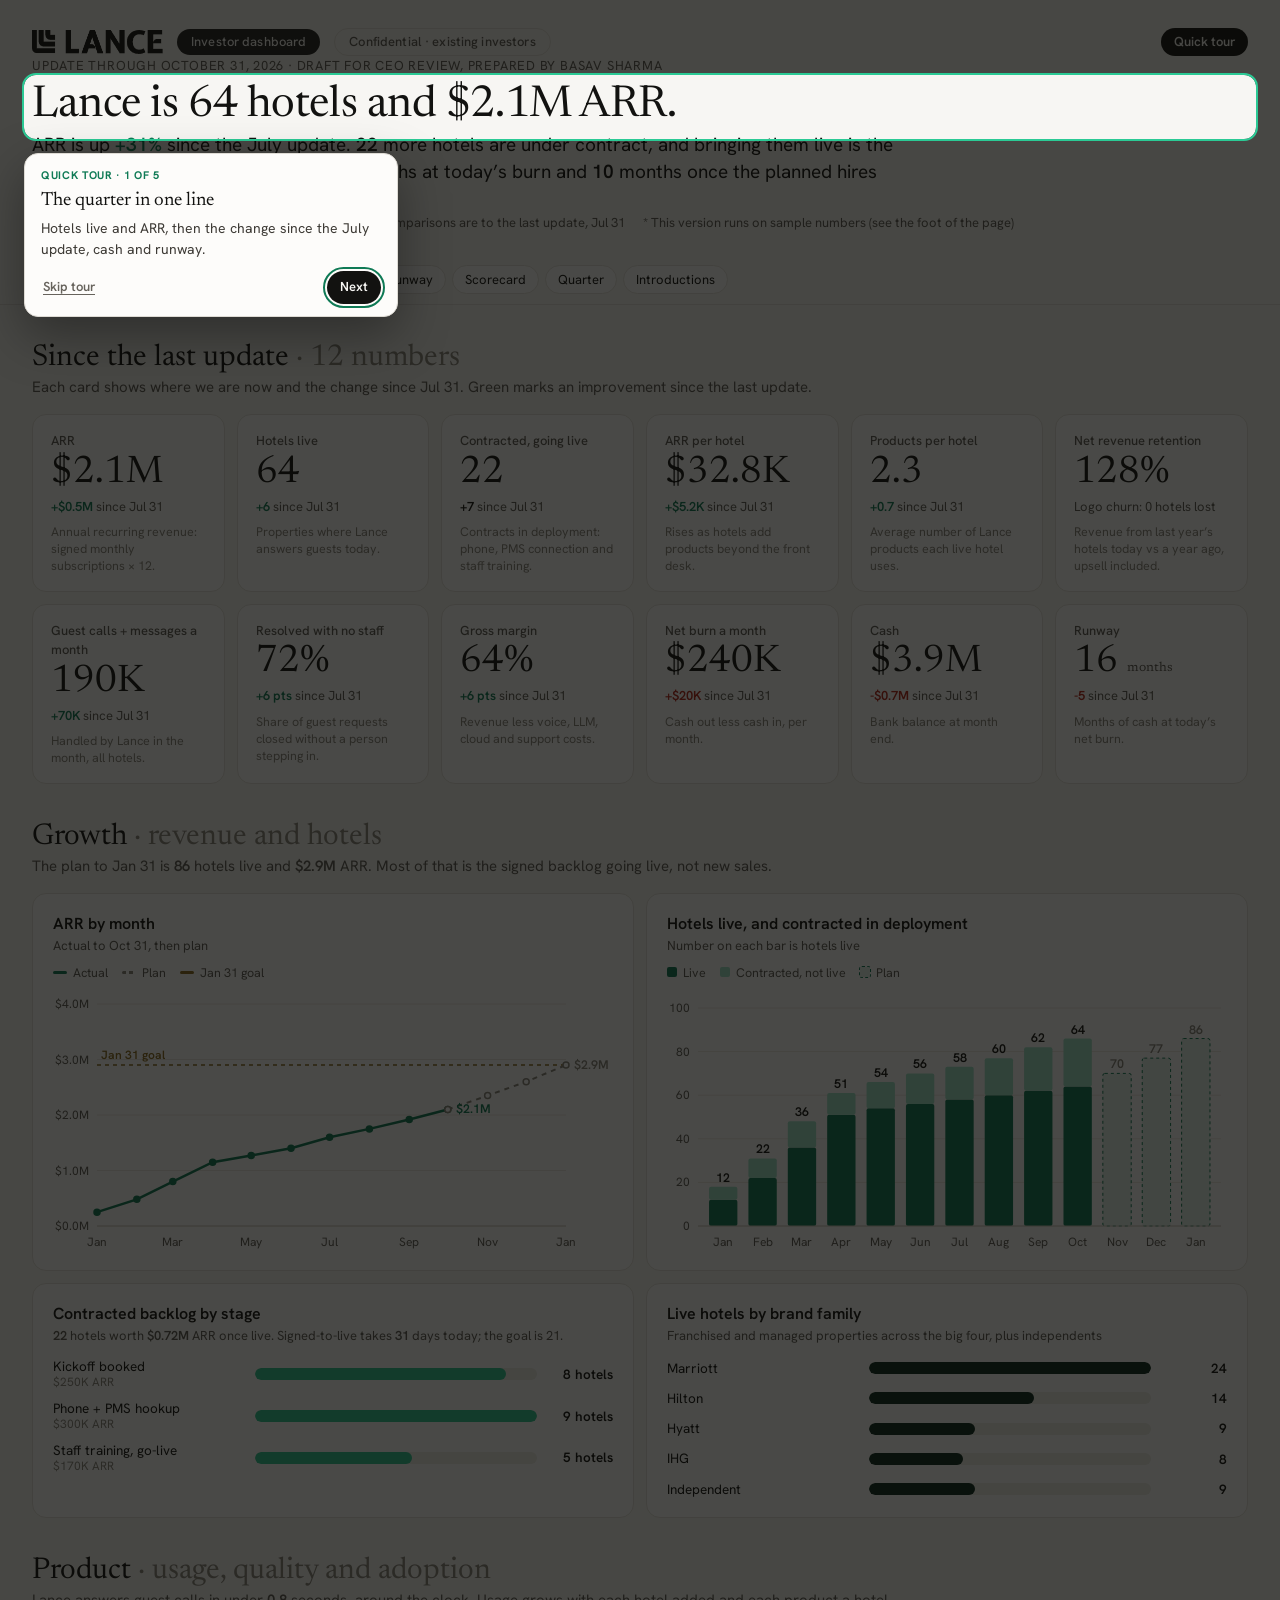
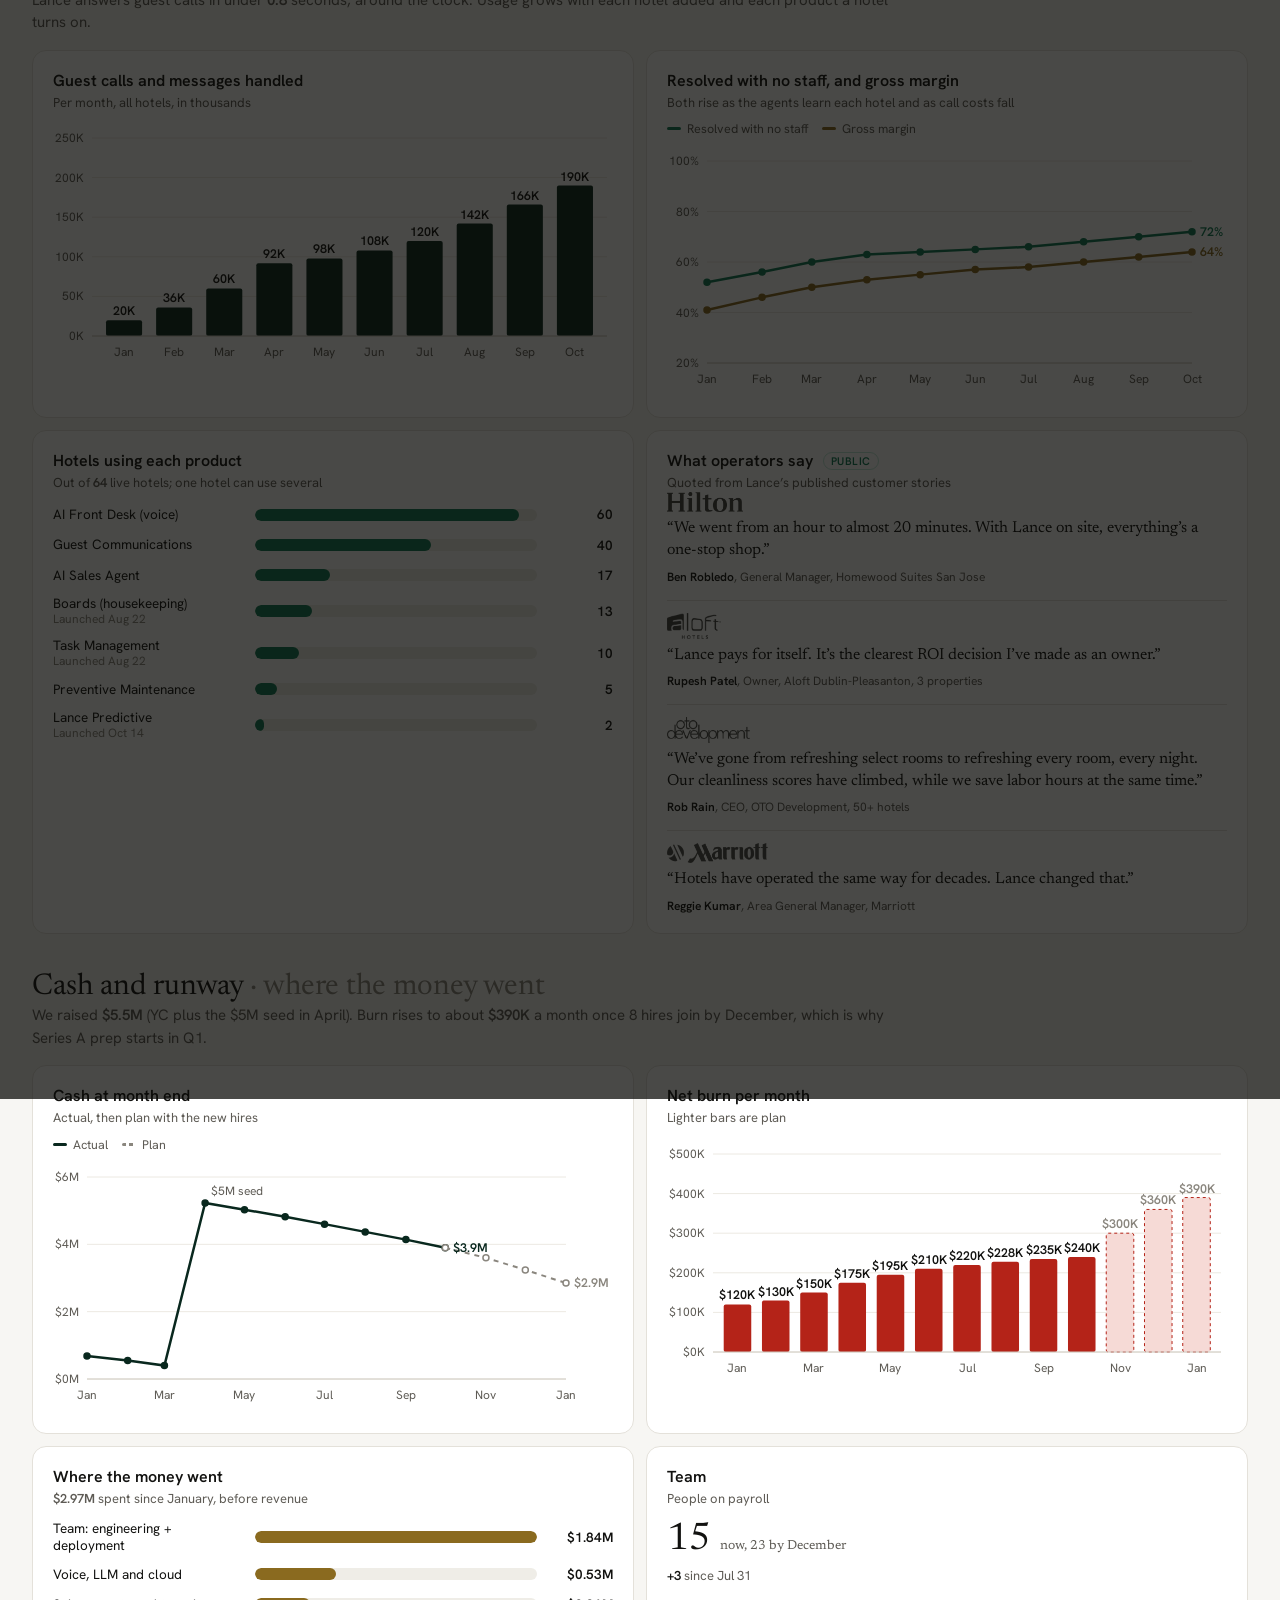
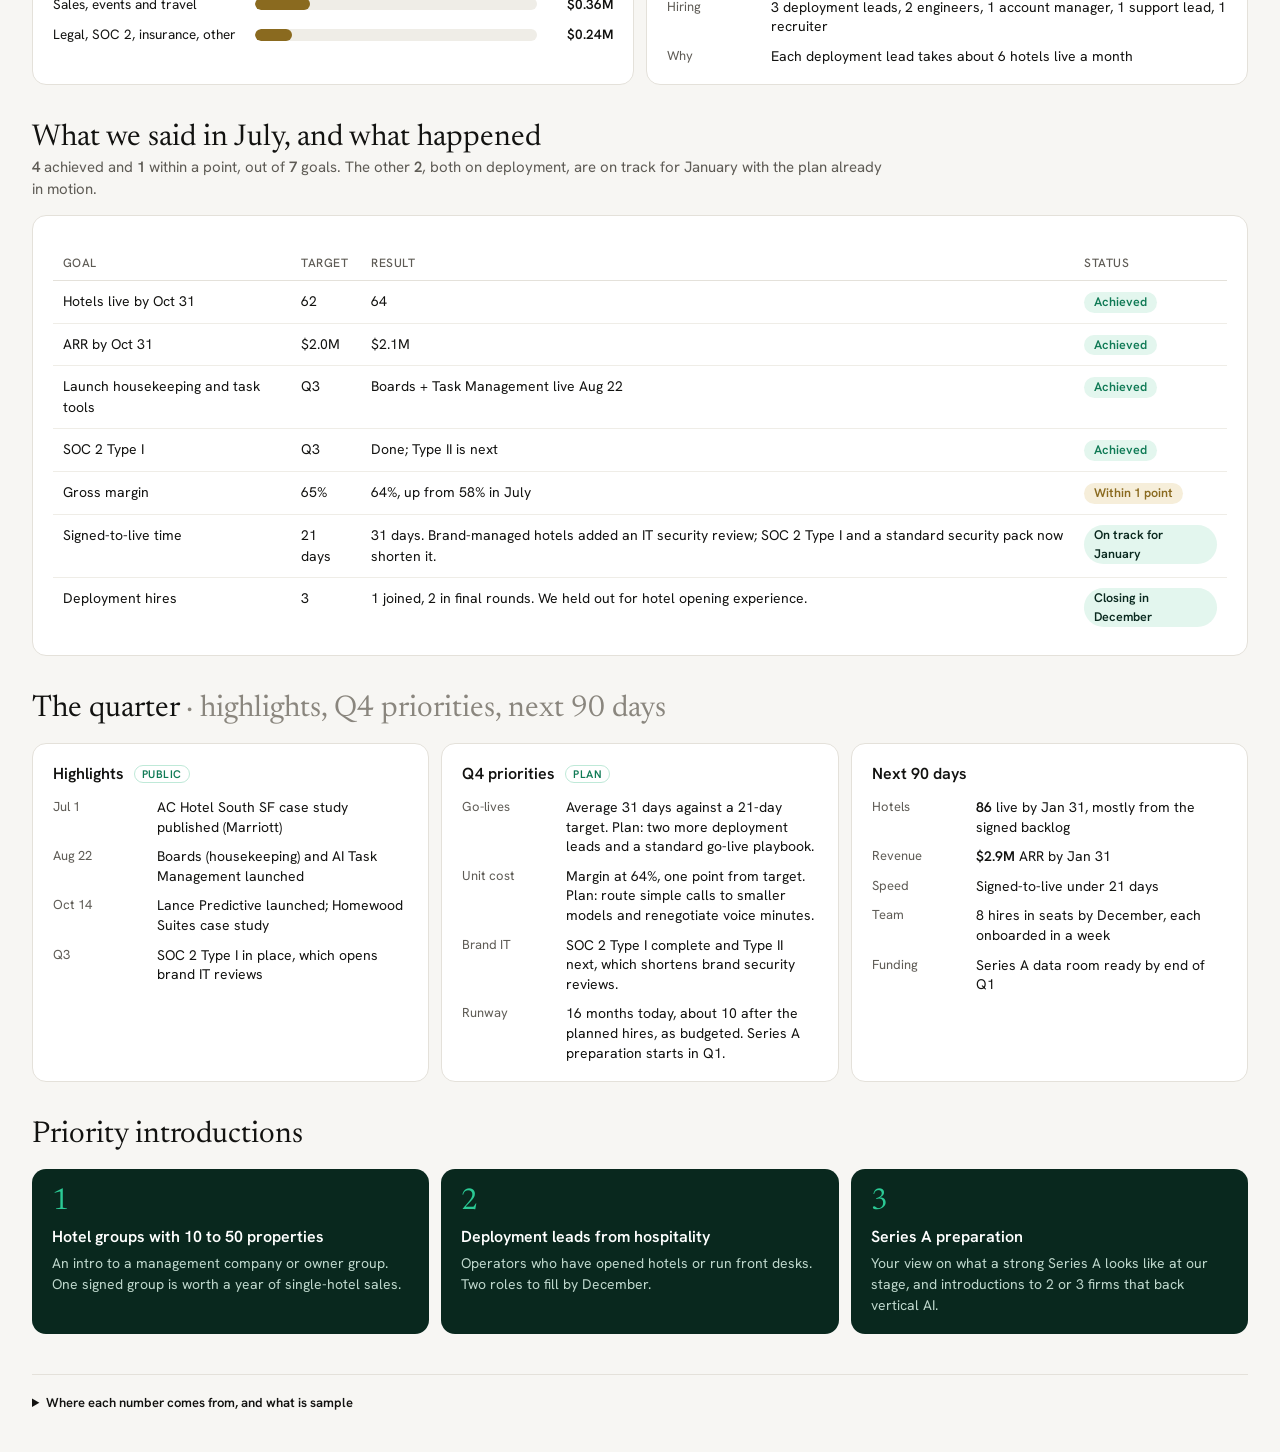
==== investor-dashboard/index.html @ 9fe7a906 "Add Lance CoS take-home: decks, live apps, workbook and agent Landing page with the two deck PDFs, t" ====
<!doctype html>
<html lang="en"><head><meta charset="utf-8"><meta name="viewport" content="width=device-width,initial-scale=1">
<title>Lance Investor Dashboard</title>
<link rel="stylesheet" href="fonts.css">
<link rel="stylesheet" href="ld.css">
<style>body{margin:0;background:#F7F6F3}
.ld-tourbtn{all:unset;cursor:pointer;margin-left:auto;display:inline-flex;align-items:center;border-radius:999px;padding:6px 13px;font:600 13px/1.2 'LanceSans',system-ui,sans-serif;background:#121210;color:#F7F6F3}
.ld-tourbtn:focus-visible{outline:2px solid #0F7A55;outline-offset:2px}
.kt-block{position:fixed;inset:0;z-index:58;background:transparent}
.kt-spot{position:fixed;z-index:59;border-radius:12px;pointer-events:none;box-shadow:0 0 0 200vmax rgba(10,10,8,.74);outline:2px solid #2BCA95;outline-offset:0;transition:left .25s ease,top .25s ease,width .25s ease,height .25s ease}
.tour{position:fixed;z-index:60;width:min(340px,calc(100vw - 24px));background:#FDFCFA;color:#121210;border:1px solid #DEDBD4;border-radius:14px;padding:14px 16px 12px;box-shadow:0 18px 50px rgba(0,0,0,.35);font:14px/1.45 'LanceSans',system-ui,sans-serif;color-scheme:light}
.tour .tn{display:block;font-size:11px;letter-spacing:.06em;text-transform:uppercase;color:#0F7A55;font-weight:700}
.tour .tt{display:block;font-family:'LanceSerif',Georgia,serif;font-size:19px;font-weight:500;line-height:1.2;margin-top:6px}
.tour p{margin:6px 0 12px;color:#3D3A35}
.tour .tb{display:flex;gap:6px;align-items:center}
.tour .sp{flex:1}
.tour button{all:unset;cursor:pointer;font-weight:600;font-size:13px;padding:7px 13px;border-radius:999px;font-family:'LanceSans',system-ui,sans-serif}
.tour button:focus-visible{outline:2px solid #0F7A55;outline-offset:2px}
.tour .go{background:#121210;color:#F7F6F3}
.tour .back{background:#EDEBE6;color:#121210}
.tour .skip{color:#67635C;padding-left:2px;text-decoration:underline;text-underline-offset:3px}
@media (prefers-reduced-motion: reduce){.kt-spot{transition:none}}
</style>
</head><body>
<div class="ld" lang="en" data-read>
<div class="ld-wrap">
<header id="top">
  <div class="ld-brand"><img class="ld-logo" src="[data-uri]" alt="Lance" width="131" height="24"><span class="ld-pill">Investor dashboard</span><span class="ld-pill soft">Confidential · existing investors</span></div>
  <p class="ld-eyebrow">Update through <span data-draw="asof" data-source="snapshot" data-field="as_of" data-row="0">—</span> · Draft for CEO review, prepared by Basav Sharma</p>
  <h1 class="ld-h1">Lance is <span data-draw="kv" data-k="hotels" data-source="kpi" data-field="now" data-where="id=hotels">—</span> hotels and <span data-draw="kv" data-k="arr" data-source="kpi" data-field="now" data-where="id=arr">—</span> ARR.</h1>
  <p class="ld-take">ARR is <span data-draw="dir" data-k="arr">—</span> <b data-draw="kv" data-k="arr" data-source="kpi" data-field="change_pct" data-where="id=arr">—</b> since the <span data-draw="lastmon" data-source="snapshot" data-field="last_update" data-row="0">—</span> update. <b data-draw="kv" data-k="signed" data-source="kpi" data-field="now" data-where="id=signed">—</b> more hotels are under contract, and bringing them live is the Q4 priority. Cash of <b data-draw="kv" data-k="cash" data-source="kpi" data-field="now" data-where="id=cash">—</b> covers <b data-draw="kv" data-k="runway" data-source="kpi" data-field="now" data-where="id=runway">—</b> months at today’s burn and <b data-draw="kv" data-k="runway_hires" data-source="kpi" data-field="now" data-where="id=runway_hires">—</b> months once the planned hires join.</p>
  <p class="ld-status"><span><span class="ld-dot"></span>Refreshes from the source systems each time it opens</span><span>Comparisons are to the last update, <span data-draw="lastupd" data-source="snapshot" data-field="last_update" data-row="0">—</span></span><span>* This version runs on sample numbers (see the foot of the page)</span></p>
</header>
<nav class="ld-nav" aria-label="Sections"><a href="#since">Since last update</a><a href="#growth">Growth</a><a href="#product">Product</a><a href="#money">Cash and runway</a><a href="#scorecard">Scorecard</a><a href="#quarter">Quarter</a><a href="#asks">Introductions</a></nav>

<section class="ld-sec" id="since">
  <h2 class="ld-h2">Since the last update <span class="soft">· 12 numbers</span></h2>
  <p class="ld-lede">Each card shows where we are now and the change since <span data-draw="lastupd" data-source="snapshot" data-field="last_update" data-row="0">—</span>. Green marks an improvement since the last update.</p>
  <div class="ld-tiles">
<div class="ld-tile" id="t-arr"><p class="ld-tl">ARR</p><p class="ld-tv"><span data-draw="kv" data-k="arr" data-source="kpi" data-field="now" data-where="id=arr">—</span></p><p class="ld-td"><span class="chg" data-draw="kv" data-k="arr" data-source="kpi" data-field="change" data-where="id=arr">—</span> since <span data-draw="lastupd" data-source="snapshot" data-field="last_update" data-row="0">—</span></p><p class="ld-tx">Annual recurring revenue: signed monthly subscriptions × 12.</p></div>
<div class="ld-tile" id="t-hotels"><p class="ld-tl">Hotels live</p><p class="ld-tv"><span data-draw="kv" data-k="hotels" data-source="kpi" data-field="now" data-where="id=hotels">—</span></p><p class="ld-td"><span class="chg" data-draw="kv" data-k="hotels" data-source="kpi" data-field="change" data-where="id=hotels">—</span> since <span data-draw="lastupd" data-source="snapshot" data-field="last_update" data-row="0">—</span></p><p class="ld-tx">Properties where Lance answers guests today.</p></div>
<div class="ld-tile" id="t-signed"><p class="ld-tl">Contracted, going live</p><p class="ld-tv"><span data-draw="kv" data-k="signed" data-source="kpi" data-field="now" data-where="id=signed">—</span></p><p class="ld-td"><span class="chg" data-draw="kv" data-k="signed" data-source="kpi" data-field="change" data-where="id=signed">—</span> since <span data-draw="lastupd" data-source="snapshot" data-field="last_update" data-row="0">—</span></p><p class="ld-tx">Contracts in deployment: phone, PMS connection and staff training.</p></div>
<div class="ld-tile" id="t-arr_per_hotel"><p class="ld-tl">ARR per hotel</p><p class="ld-tv"><span data-draw="kv" data-k="arr_per_hotel" data-source="kpi" data-field="now" data-where="id=arr_per_hotel">—</span></p><p class="ld-td"><span class="chg" data-draw="kv" data-k="arr_per_hotel" data-source="kpi" data-field="change" data-where="id=arr_per_hotel">—</span> since <span data-draw="lastupd" data-source="snapshot" data-field="last_update" data-row="0">—</span></p><p class="ld-tx">Rises as hotels add products beyond the front desk.</p></div>
<div class="ld-tile" id="t-products"><p class="ld-tl">Products per hotel</p><p class="ld-tv"><span data-draw="kv" data-k="products" data-source="kpi" data-field="now" data-where="id=products">—</span></p><p class="ld-td"><span class="chg" data-draw="kv" data-k="products" data-source="kpi" data-field="change" data-where="id=products">—</span> since <span data-draw="lastupd" data-source="snapshot" data-field="last_update" data-row="0">—</span></p><p class="ld-tx">Average number of Lance products each live hotel uses.</p></div>
<div class="ld-tile" id="t-nrr"><p class="ld-tl">Net revenue retention</p><p class="ld-tv"><span data-draw="kv" data-k="nrr" data-source="kpi" data-field="now" data-where="id=nrr">—</span></p><p class="ld-td">Logo churn: <span data-draw="kv" data-k="churn" data-source="kpi" data-field="now" data-where="id=churn">—</span> hotels lost</p><p class="ld-tx">Revenue from last year’s hotels today vs a year ago, upsell included.</p></div>
<div class="ld-tile" id="t-interactions"><p class="ld-tl">Guest calls + messages a month</p><p class="ld-tv"><span data-draw="kv" data-k="interactions" data-source="kpi" data-field="now" data-where="id=interactions">—</span></p><p class="ld-td"><span class="chg" data-draw="kv" data-k="interactions" data-source="kpi" data-field="change" data-where="id=interactions">—</span> since <span data-draw="lastupd" data-source="snapshot" data-field="last_update" data-row="0">—</span></p><p class="ld-tx">Handled by Lance in the month, all hotels.</p></div>
<div class="ld-tile" id="t-resolved"><p class="ld-tl">Resolved with no staff</p><p class="ld-tv"><span data-draw="kv" data-k="resolved" data-source="kpi" data-field="now" data-where="id=resolved">—</span></p><p class="ld-td"><span class="chg" data-draw="kv" data-k="resolved" data-source="kpi" data-field="change" data-where="id=resolved">—</span> since <span data-draw="lastupd" data-source="snapshot" data-field="last_update" data-row="0">—</span></p><p class="ld-tx">Share of guest requests closed without a person stepping in.</p></div>
<div class="ld-tile" id="t-margin"><p class="ld-tl">Gross margin</p><p class="ld-tv"><span data-draw="kv" data-k="margin" data-source="kpi" data-field="now" data-where="id=margin">—</span></p><p class="ld-td"><span class="chg" data-draw="kv" data-k="margin" data-source="kpi" data-field="change" data-where="id=margin">—</span> since <span data-draw="lastupd" data-source="snapshot" data-field="last_update" data-row="0">—</span></p><p class="ld-tx">Revenue less voice, LLM, cloud and support costs.</p></div>
<div class="ld-tile" id="t-burn"><p class="ld-tl">Net burn a month</p><p class="ld-tv"><span data-draw="kv" data-k="burn" data-source="kpi" data-field="now" data-where="id=burn">—</span></p><p class="ld-td"><span class="chg" data-draw="kv" data-k="burn" data-source="kpi" data-field="change" data-where="id=burn">—</span> since <span data-draw="lastupd" data-source="snapshot" data-field="last_update" data-row="0">—</span></p><p class="ld-tx">Cash out less cash in, per month.</p></div>
<div class="ld-tile" id="t-cash"><p class="ld-tl">Cash</p><p class="ld-tv"><span data-draw="kv" data-k="cash" data-source="kpi" data-field="now" data-where="id=cash">—</span></p><p class="ld-td"><span class="chg" data-draw="kv" data-k="cash" data-source="kpi" data-field="change" data-where="id=cash">—</span> since <span data-draw="lastupd" data-source="snapshot" data-field="last_update" data-row="0">—</span></p><p class="ld-tx">Bank balance at month end.</p></div>
<div class="ld-tile" id="t-runway"><p class="ld-tl">Runway</p><p class="ld-tv"><span data-draw="kv" data-k="runway" data-source="kpi" data-field="now" data-where="id=runway">—</span> <span class="ld-tl">months</span></p><p class="ld-td"><span class="chg" data-draw="kv" data-k="runway" data-source="kpi" data-field="change" data-where="id=runway">—</span> since <span data-draw="lastupd" data-source="snapshot" data-field="last_update" data-row="0">—</span></p><p class="ld-tx">Months of cash at today’s net burn.</p></div>
  </div>
</section>

<section class="ld-sec" id="growth">
  <h2 class="ld-h2">Growth <span class="soft">· revenue and hotels</span></h2>
  <p class="ld-lede">The plan to Jan 31 is <b data-draw="goal-h" data-source="snapshot" data-field="next_goal_hotels" data-row="0">—</b> hotels live and <b data-draw="goal-arr" data-source="snapshot" data-field="next_goal_arr_m" data-row="0">—</b> ARR. Most of that is the signed backlog going live, not new sales.</p>
  <div class="ld-grid2">
    <div class="ld-card" id="arr-chart"><h3 class="ld-h3">ARR by month</h3><p class="ld-cap">Actual to <span data-draw="asof-s" data-source="snapshot" data-field="as_of" data-row="0">—</span>, then plan</p>
      <div class="ld-key"><span><i class="ld-sw" style="background:#0F7A55"></i>Actual</span><span><i class="ld-sw dash"></i>Plan</span><span><i class="ld-sw" style="background:#8A6A1F"></i>Jan 31 goal</span></div>
      <div class="ld-chart" data-draw="c-arr" data-source="monthly plan snapshot"></div></div>
    <div class="ld-card" id="hotels-chart"><h3 class="ld-h3">Hotels live, and contracted in deployment</h3><p class="ld-cap">Number on each bar is hotels live</p>
      <div class="ld-key"><span><i class="ld-sw box" style="background:#0F7A55"></i>Live</span><span><i class="ld-sw box" style="background:#9FE3C9"></i>Contracted, not live</span><span><i class="ld-sw box" style="background:#E3F1EA;outline:1px dashed #0F7A55"></i>Plan</span></div>
      <div class="ld-chart" data-draw="c-hotels" data-source="monthly plan"></div></div>
    <div class="ld-card" id="backlog-card"><h3 class="ld-h3">Contracted backlog by stage</h3><p class="ld-cap"><b data-draw="bl-hotels" data-source="backlog_sum" data-field="hotels" data-row="0">—</b> hotels worth <b data-draw="bl-arr" data-source="backlog_sum" data-field="arr_m" data-row="0">—</b> ARR once live. Signed-to-live takes <b data-draw="kv" data-k="days_live" data-source="kpi" data-field="now" data-where="id=days_live">—</b> days today; the goal is 21.</p>
      <div class="ld-hb" data-draw="h-backlog" data-source="backlog"></div></div>
    <div class="ld-card" id="brands-card"><h3 class="ld-h3">Live hotels by brand family</h3><p class="ld-cap">Franchised and managed properties across the big four, plus independents</p>
      <div class="ld-hb" data-draw="h-brands" data-source="brands"></div></div>
  </div>
</section>

<section class="ld-sec" id="product">
  <h2 class="ld-h2">Product <span class="soft">· usage, quality and adoption</span></h2>
  <p class="ld-lede">Lance answers guest calls in under <b data-draw="answer" data-source="snapshot" data-field="answer_sec" data-row="0">—</b> seconds, around the clock. Usage grows with each hotel added and each product a hotel turns on.</p>
  <div class="ld-grid2">
    <div class="ld-card" id="inter-chart"><h3 class="ld-h3">Guest calls and messages handled</h3><p class="ld-cap">Per month, all hotels, in thousands</p>
      <div class="ld-chart" data-draw="c-inter" data-source="monthly"></div></div>
    <div class="ld-card" id="quality-chart"><h3 class="ld-h3">Resolved with no staff, and gross margin</h3><p class="ld-cap">Both rise as the agents learn each hotel and as call costs fall</p>
      <div class="ld-key"><span><i class="ld-sw" style="background:#0F7A55"></i>Resolved with no staff</span><span><i class="ld-sw" style="background:#8A6A1F"></i>Gross margin</span></div>
      <div class="ld-chart" data-draw="c-quality" data-source="monthly"></div></div>
    <div class="ld-card" id="products-card"><h3 class="ld-h3">Hotels using each product</h3><p class="ld-cap">Out of <b data-draw="kv" data-k="hotels" data-source="kpi" data-field="now" data-where="id=hotels">—</b> live hotels; one hotel can use several</p>
      <div class="ld-hb" data-draw="h-products" data-source="products kpi"></div></div>
    <div class="ld-card" id="quotes-card"><h3 class="ld-h3">What operators say <span class="ld-tag">Public</span></h3><p class="ld-cap">Quoted from Lance’s published customer stories</p>
      <ul class="ld-q">
        <li><img src="assets/hilton.png" alt="Hilton"><blockquote>“We went from an hour to almost 20 minutes. With Lance on site, everything’s a one-stop shop.”</blockquote><span class="d"><b>Ben Robledo</b>, General Manager, Homewood Suites San Jose</span></li>
        <li><img src="assets/aloft.png" alt="Aloft Hotels" style="height:26px"><blockquote>“Lance pays for itself. It’s the clearest ROI decision I’ve made as an owner.”</blockquote><span class="d"><b>Rupesh Patel</b>, Owner, Aloft Dublin-Pleasanton, 3 properties</span></li>
        <li><img src="assets/oto.png" alt="OTO Development" style="height:26px"><blockquote>“We’ve gone from refreshing select rooms to refreshing every room, every night. Our cleanliness scores have climbed, while we save labor hours at the same time.”</blockquote><span class="d"><b>Rob Rain</b>, CEO, OTO Development, 50+ hotels</span></li>
        <li><img src="assets/marriott.png" alt="Marriott"><blockquote>“Hotels have operated the same way for decades. Lance changed that.”</blockquote><span class="d"><b>Reggie Kumar</b>, Area General Manager, Marriott</span></li>
      </ul></div>
  </div>
</section>

<section class="ld-sec" id="money">
  <h2 class="ld-h2">Cash and runway <span class="soft">· where the money went</span></h2>
  <p class="ld-lede">We raised <b data-draw="raised" data-source="snapshot" data-field="raised_m" data-row="0">—</b> (YC plus the $5M seed in April). Burn rises to about <b data-draw="burnhire" data-source="snapshot" data-field="burn_after_hires_k" data-row="0">—</b> a month once 8 hires join by December, which is why Series A prep starts in Q1.</p>
  <div class="ld-grid2">
    <div class="ld-card" id="cash-chart"><h3 class="ld-h3">Cash at month end</h3><p class="ld-cap">Actual, then plan with the new hires</p>
      <div class="ld-key"><span><i class="ld-sw" style="background:#09281E"></i>Actual</span><span><i class="ld-sw dash"></i>Plan</span></div>
      <div class="ld-chart" data-draw="c-cash" data-source="monthly plan"></div></div>
    <div class="ld-card" id="burn-chart"><h3 class="ld-h3">Net burn per month</h3><p class="ld-cap">Lighter bars are plan</p>
      <div class="ld-chart" data-draw="c-burn" data-source="monthly plan"></div></div>
    <div class="ld-card" id="funds-card"><h3 class="ld-h3">Where the money went</h3><p class="ld-cap"><b data-draw="fu-spent" data-source="funds_sum" data-field="spent_m" data-row="0">—</b> spent since January, before revenue</p>
      <div class="ld-hb" data-draw="h-funds" data-source="funds"></div></div>
    <div class="ld-card" id="team-card"><h3 class="ld-h3">Team</h3><p class="ld-cap">People on payroll</p>
      <p class="ld-tv" style="margin-top:12px"><span data-draw="kv" data-k="headcount" data-source="kpi" data-field="now" data-where="id=headcount">—</span> <span class="ld-tl">now, 23 by December</span></p>
      <p class="ld-td" style="margin-top:4px"><span class="chg" data-draw="kv" data-k="headcount" data-source="kpi" data-field="change" data-where="id=headcount">—</span> since <span data-draw="lastupd" data-source="snapshot" data-field="last_update" data-row="0">—</span></p>
      <ul class="ld-list"><li><span class="d">Hiring</span><span>3 deployment leads, 2 engineers, 1 account manager, 1 support lead, 1 recruiter</span></li><li><span class="d">Why</span><span>Each deployment lead takes about 6 hotels live a month</span></li></ul></div>
  </div>
</section>

<section class="ld-sec" id="scorecard">
  <h2 class="ld-h2">What we said in <span data-draw="lastmon" data-source="snapshot" data-field="last_update" data-row="0">—</span>, and what happened</h2>
  <p class="ld-lede"><b data-draw="sc-hit" data-source="score_sum" data-field="hit" data-row="0">—</b> achieved and <b data-draw="sc-close" data-source="score_sum" data-field="close" data-row="0">—</b> within a point, out of <b data-draw="sc-total" data-source="score_sum" data-field="total" data-row="0">—</b> goals. The other <b data-draw="sc-missed" data-source="score_sum" data-field="missed" data-row="0">—</b>, both on deployment, are on track for January with the plan already in motion.</p>
  <div class="ld-card" style="margin-top:14px"><div class="ld-tablewrap">
    <table class="ld-table" data-source="scorecard" data-row-key="goal"><thead><tr><th data-field="goal">Goal</th><th data-field="target">Target</th><th data-field="result">Result</th><th data-field="status">Status</th></tr></thead><tbody data-draw="score"></tbody></table>
  </div></div>
</section>

<section class="ld-sec" id="quarter">
  <h2 class="ld-h2">The quarter <span class="soft">· highlights, Q4 priorities, next 90 days</span></h2>
  <div class="ld-grid3">
    <div class="ld-card" id="wins"><h3 class="ld-h3">Highlights <span class="ld-tag">Public</span></h3>
      <ul class="ld-list">
        <li><span class="d">Jul 1</span><span>AC Hotel South SF case study published (Marriott)</span></li>
        <li><span class="d">Aug 22</span><span>Boards (housekeeping) and AI Task Management launched</span></li>
        <li><span class="d">Oct 14</span><span>Lance Predictive launched; Homewood Suites case study</span></li>
        <li><span class="d">Q3</span><span>SOC 2 Type I in place, which opens brand IT reviews</span></li>
      </ul></div>
    <div class="ld-card" id="challenges"><h3 class="ld-h3">Q4 priorities <span class="ld-tag">Plan</span></h3>
      <ul class="ld-list">
        <li><span class="d">Go-lives</span><span>Average 31 days against a 21-day target. Plan: two more deployment leads and a standard go-live playbook.</span></li>
        <li><span class="d">Unit cost</span><span>Margin at 64%, one point from target. Plan: route simple calls to smaller models and renegotiate voice minutes.</span></li>
        <li><span class="d">Brand IT</span><span>SOC 2 Type I complete and Type II next, which shortens brand security reviews.</span></li>
        <li><span class="d">Runway</span><span>16 months today, about 10 after the planned hires, as budgeted. Series A preparation starts in Q1.</span></li>
      </ul></div>
    <div class="ld-card" id="next90"><h3 class="ld-h3">Next 90 days</h3>
      <ul class="ld-list">
        <li><span class="d">Hotels</span><span><b data-draw="goal-h" data-source="snapshot" data-field="next_goal_hotels" data-row="0">—</b> live by Jan 31, mostly from the signed backlog</span></li>
        <li><span class="d">Revenue</span><span><b data-draw="goal-arr" data-source="snapshot" data-field="next_goal_arr_m" data-row="0">—</b> ARR by Jan 31</span></li>
        <li><span class="d">Speed</span><span>Signed-to-live under 21 days</span></li>
        <li><span class="d">Team</span><span>8 hires in seats by December, each onboarded in a week</span></li>
        <li><span class="d">Funding</span><span>Series A data room ready by end of Q1</span></li>
      </ul></div>
  </div>
</section>

<section class="ld-sec" id="asks">
  <h2 class="ld-h2">Priority introductions</h2>
  <div class="ld-asks">
    <div class="ld-ask"><p class="no">1</p><h3>Hotel groups with 10 to 50 properties</h3><p>An intro to a management company or owner group. One signed group is worth a year of single-hotel sales.</p></div>
    <div class="ld-ask"><p class="no">2</p><h3>Deployment leads from hospitality</h3><p>Operators who have opened hotels or run front desks. Two roles to fill by December.</p></div>
    <div class="ld-ask"><p class="no">3</p><h3>Series A preparation</h3><p>Your view on what a strong Series A looks like at our stage, and introductions to 2 or 3 firms that back vertical AI.</p></div>
  </div>
</section>

<footer class="ld-foot" id="notes">
  <details><summary>Where each number comes from, and what is sample</summary>
    <p style="margin-top:10px">* Lance’s real figures are private, so this version runs on sample numbers. They are built from public facts: the $5M seed announced Apr 28, 2026, 50+ hotels across Marriott, Hilton, Hyatt and IHG brands, the $2M+ ARR in Lance’s Chief of Staff job post, the product launch dates and the case studies. The rest follows hotel-software benchmarks. The CEO replaces them with the real numbers before this is shared.</p>
    <div class="ld-src">
      <div><b>ARR, revenue, NRR, churn</b>Billing system (e.g. Stripe), read on every open</div>
      <div><b>Hotels live, signed, backlog</b>CRM deal stages (e.g. HubSpot)</div>
      <div><b>Calls, messages, resolved</b>Lance’s own call and message logs</div>
      <div><b>Cash, burn, spend by use</b>Bank and card feeds (e.g. Mercury, Ramp)</div>
      <div><b>Headcount</b>Payroll (e.g. Gusto, Rippling)</div>
      <div><b>Goals, wins, asks</b>Written by the CEO each quarter</div>
    </div>
    <dl>
      <dt>ARR</dt><dd>Monthly subscription revenue at month end × 12. Excludes setup fees.</dd>
      <dt>Hotels live</dt><dd>Properties where at least one Lance product handles real guests.</dd>
      <dt>Signed, not live</dt><dd>Signed contracts where go-live has not happened yet.</dd>
      <dt>Resolved with no staff</dt><dd>Guest calls and messages closed by Lance with no hand-off to a person.</dd>
      <dt>Net revenue retention</dt><dd>Revenue today from hotels live a year ago, divided by their revenue then.</dd>
      <dt>Net burn</dt><dd>Cash out minus cash in for the month.</dd>
      <dt>Runway</dt><dd>Cash divided by net burn, in months.</dd>
    </dl>
  </details>
</footer>
</div>
</div>
<script src="d3.min.js"></script>
<script>window.__DATA={"backlog":[{"stage":"Kickoff booked","hotels":8,"arr_k":250},{"stage":"Phone + PMS hookup","hotels":9,"arr_k":300},{"stage":"Staff training, go-live","hotels":5,"arr_k":170}],"brands":[{"brand":"Marriott","hotels":24},{"brand":"Hilton","hotels":14},{"brand":"Hyatt","hotels":9},{"brand":"IHG","hotels":8},{"brand":"Independent","hotels":9}],"funds":[{"use":"Team: engineering + deployment","spent_k":1840},{"use":"Voice, LLM and cloud","spent_k":530},{"use":"Sales, events and travel","spent_k":360},{"use":"Legal, SOC 2, insurance, other","spent_k":240}],"monthly":[{"month":"2026-01","arr_m":0.25,"hotels_live":12,"signed_not_live":6,"interactions_k":20,"resolved_pct":52,"gross_margin_pct":41,"net_burn_k":120,"cash_m":0.68,"headcount":4,"products_per_hotel":1.2},{"month":"2026-02","arr_m":0.48,"hotels_live":22,"signed_not_live":9,"interactions_k":36,"resolved_pct":56,"gross_margin_pct":46,"net_burn_k":130,"cash_m":0.55,"headcount":5,"products_per_hotel":1.3},{"month":"2026-03","arr_m":0.8,"hotels_live":36,"signed_not_live":12,"interactions_k":60,"resolved_pct":60,"gross_margin_pct":50,"net_burn_k":150,"cash_m":0.4,"headcount":7,"products_per_hotel":1.4},{"month":"2026-04","arr_m":1.15,"hotels_live":51,"signed_not_live":10,"interactions_k":92,"resolved_pct":63,"gross_margin_pct":53,"net_burn_k":175,"cash_m":5.23,"headcount":9,"products_per_hotel":1.5},{"month":"2026-05","arr_m":1.27,"hotels_live":54,"signed_not_live":12,"interactions_k":98,"resolved_pct":64,"gross_margin_pct":55,"net_burn_k":195,"cash_m":5.03,"headcount":10,"products_per_hotel":1.5},{"month":"2026-06","arr_m":1.4,"hotels_live":56,"signed_not_live":14,"interactions_k":108,"resolved_pct":65,"gross_margin_pct":57,"net_burn_k":210,"cash_m":4.82,"headcount":11,"products_per_hotel":1.6},{"month":"2026-07","arr_m":1.6,"hotels_live":58,"signed_not_live":15,"interactions_k":120,"resolved_pct":66,"gross_margin_pct":58,"net_burn_k":220,"cash_m":4.6,"headcount":12,"products_per_hotel":1.6},{"month":"2026-08","arr_m":1.75,"hotels_live":60,"signed_not_live":17,"interactions_k":142,"resolved_pct":68,"gross_margin_pct":60,"net_burn_k":228,"cash_m":4.37,"headcount":13,"products_per_hotel":1.8},{"month":"2026-09","arr_m":1.92,"hotels_live":62,"signed_not_live":20,"interactions_k":166,"resolved_pct":70,"gross_margin_pct":62,"net_burn_k":235,"cash_m":4.14,"headcount":14,"products_per_hotel":2.1},{"month":"2026-10","arr_m":2.1,"hotels_live":64,"signed_not_live":22,"interactions_k":190,"resolved_pct":72,"gross_margin_pct":64,"net_burn_k":240,"cash_m":3.9,"headcount":15,"products_per_hotel":2.3}],"plan":[{"month":"2026-11","arr_m":2.35,"hotels_live":70,"net_burn_k":300,"cash_m":3.6,"headcount":18},{"month":"2026-12","arr_m":2.6,"hotels_live":77,"net_burn_k":360,"cash_m":3.24,"headcount":23},{"month":"2027-01","arr_m":2.9,"hotels_live":86,"net_burn_k":390,"cash_m":2.85,"headcount":23}],"products":[{"product":"AI Front Desk (voice)","hotels":60,"launched":"Live"},{"product":"Guest Communications","hotels":40,"launched":"Live"},{"product":"AI Sales Agent","hotels":17,"launched":"Live"},{"product":"Boards (housekeeping)","hotels":13,"launched":"Aug 22"},{"product":"Task Management","hotels":10,"launched":"Aug 22"},{"product":"Preventive Maintenance","hotels":5,"launched":"Live"},{"product":"Lance Predictive","hotels":2,"launched":"Oct 14"}],"scorecard":[{"goal":"Hotels live by Oct 31","target":"62","result":"64","status":"Achieved"},{"goal":"ARR by Oct 31","target":"$2.0M","result":"$2.1M","status":"Achieved"},{"goal":"Launch housekeeping and task tools","target":"Q3","result":"Boards + Task Management live Aug 22","status":"Achieved"},{"goal":"SOC 2 Type I","target":"Q3","result":"Done; Type II is next","status":"Achieved"},{"goal":"Gross margin","target":"65%","result":"64%, up from 58% in July","status":"Within 1 point"},{"goal":"Signed-to-live time","target":"21 days","result":"31 days. Brand-managed hotels added an IT security review; SOC 2 Type I and a standard security pack now shorten it.","status":"On track for January"},{"goal":"Deployment hires","target":"3","result":"1 joined, 2 in final rounds. We held out for hotel opening experience.","status":"Closing in December"}],"snapshot":[{"as_of":"2026-10-31","last_update":"2026-07-31","nrr_pct":128,"logo_churn":0,"days_to_live":31,"answer_sec":0.8,"raised_m":5.5,"next_goal_hotels":86,"next_goal_arr_m":2.9,"burn_after_hires_k":390}]};</script>
<script>
window.__DATA = window.__DATA || {};
window.dash = (function(){
  const calcs = {}, draws = {}, order = [];
  const val = {};
  const api = {
    data(id){ if (id in window.__DATA) { const d = window.__DATA[id]; return {status:'ok', data:d, columns: d.length?Object.keys(d[0]):[], meta:null}; }
      if (id in calcs) { if (!(id in val)) { const c = calcs[id]; val[id] = c.fn(...c.inputs.map(i => api.data(i).data)); } return {status:'ok', data: val[id]}; }
      return {status:'missing', data:[]}; },
    calc(id, c){ calcs[id] = c; },
    loader(){},
    draw(name, fn){ draws[name] = fn; order.push(name); },
    onData(fn){ fn(); },
    setLink(){}, params(){return {};}, setParams(){}, resetParams(){}, refresh(){}, colors:['#0F7A55','#2BCA95']
  };
  api.__run = function(){ order.forEach(n => document.querySelectorAll('[data-draw="'+n+'"]').forEach(el => { try { draws[n](el); } catch(e){ console.error('draw '+n+': '+e.message); } })); };
  return api;
})();

</script>
<script src="charts.js"></script>
<script src="app.js"></script>
<script>
const esc = s => String(s == null ? "" : s).replace(/[&<>"]/g, c => ({"&": "&amp;", "<": "&lt;", ">": "&gt;", "\"": "&quot;"})[c]);
let KT = null;
function kTour(steps, key) { kTourEnd(); KT = { steps, key, i: -1, from: document.activeElement }; kTourGo(0); }
function kTourSeen(key) { try { return !!sessionStorage.getItem(key); } catch (e) { return false; } }
function kTourEnd() {
  if (!KT) return;
  try { sessionStorage.setItem(KT.key, "1"); } catch (e) {}
  document.querySelectorAll(".kt-spot,.kt-block,.tour").forEach(x => x.remove());
  document.querySelectorAll(".tour-on").forEach(x => x.classList.remove("tour-on"));
  const from = KT.from; KT = null;
  if (from && from.focus && document.body.contains(from)) from.focus({ preventScroll: true });
}
function kTourGo(i) {
  if (!KT) return;
  const n = KT.steps.length;
  if (i >= n) { kTourEnd(); return; }
  const st = KT.steps[i], el = st.el();
  if (!el) { if (i + 1 < n) kTourGo(i + 1); else kTourEnd(); return; }
  KT.i = i;
  document.querySelectorAll(".tour-on").forEach(x => x.classList.remove("tour-on"));
  el.classList.add("tour-on");
  el.scrollIntoView({ block: "center", inline: "nearest" });
  const mk = (cls, tag) => { let x = document.querySelector("." + cls); if (!x) { x = document.createElement(tag || "div"); x.className = cls; document.body.appendChild(x); } return x; };
  const blk = mk("kt-block"), spot = mk("kt-spot"), c = mk("tour");
  blk.setAttribute("aria-hidden", "true"); spot.setAttribute("aria-hidden", "true");
  c.setAttribute("role", "dialog"); c.setAttribute("aria-label", "Quick tour"); c.setAttribute("aria-live", "polite");
  const txt = typeof st.text === "function" ? st.text() : st.text;
  c.innerHTML = `<span class="tn">Quick tour · ${i + 1} of ${n}</span>${st.title ? `<b class="tt">${esc(st.title)}</b>` : ""}<p>${esc(txt)}</p>` +
    `<div class="tb"><button class="skip">Skip tour</button><span class="sp"></span>${i ? `<button class="back">Back</button>` : ""}<button class="go">${i === n - 1 ? "Done" : "Next"}</button></div>`;
  c.querySelector(".skip").onclick = kTourEnd;
  c.querySelector(".go").onclick = () => kTourGo(i + 1);
  const bk = c.querySelector(".back"); if (bk) bk.onclick = () => kTourGo(i - 1);
  kTourPlace();
  c.querySelector(".go").focus({ preventScroll: true });
}
function kTourPlace() {
  if (!KT) return;
  const el = document.querySelector(".tour-on"), spot = document.querySelector(".kt-spot"), c = document.querySelector(".tour");
  if (!el || !spot || !c) return;
  const r = el.getBoundingClientRect(), vw = document.documentElement.clientWidth, vh = innerHeight, pad = 8, gap = 14, m = 12;
  const L = Math.max(4, r.left - pad), T = Math.max(4, r.top - pad), R = Math.min(vw - 4, r.right + pad), B = Math.min(vh - 4, r.bottom + pad);
  Object.assign(spot.style, { left: L + "px", top: T + "px", width: Math.max(0, R - L) + "px", height: Math.max(0, B - T) + "px" });
  const w = c.offsetWidth, h = c.offsetHeight;
  let x = Math.max(m, Math.min(vw - w - m, L)), y;
  if (B + gap + h <= vh - m) y = B + gap;
  else if (T - gap - h >= m) y = T - gap - h;
  else if (R + gap + w <= vw - m) { x = R + gap; y = Math.max(m, Math.min(vh - h - m, T)); }
  else if (L - gap - w >= m) { x = L - gap - w; y = Math.max(m, Math.min(vh - h - m, T)); }
  else y = vh - h - m;
  Object.assign(c.style, { left: x + "px", top: y + "px" });
}
addEventListener("resize", kTourPlace);
addEventListener("scroll", kTourPlace, true);
document.addEventListener("keydown", e => {
  if (!KT) return;
  if (e.key === "Escape") kTourEnd();
  else if (e.key === "Tab") { const b = [...document.querySelectorAll(".tour button")]; const k = b.indexOf(document.activeElement); e.preventDefault(); (b[(k + (e.shiftKey ? b.length - 1 : 1)) % b.length] || b[0]).focus(); }
});

const TOUR_KEY = "lance-tour-dash";
const TOUR = [
 {el: () => document.querySelector("#top .ld-h1"), title: "The quarter in one line", text: "Hotels live and ARR, then the change since the July update, cash and runway."},
 {el: () => document.getElementById("since"), title: "Twelve numbers", text: "Each card shows where we are now and the change since the last update. Hover a card for the definition."},
 {el: () => document.getElementById("growth"), title: "Growth against plan", text: "ARR and hotels by month, with the plan to January. Hover any bar for the exact figure."},
 {el: () => document.getElementById("scorecard"), title: "July commitments and results", text: "Every goal from the last update, with its result and status."},
 {el: () => document.getElementById("asks"), title: "Priority introductions", text: "The three introductions that speed up the plan this quarter."}];
const tb = document.createElement("button"); tb.className = "ld-tourbtn"; tb.type = "button"; tb.textContent = "Quick tour";
tb.onclick = () => kTour(TOUR, TOUR_KEY);
const brand = document.querySelector(".ld-brand"); if (brand) brand.appendChild(tb);
if (!kTourSeen(TOUR_KEY)) setTimeout(() => { if (!KT) kTour(TOUR, TOUR_KEY); }, 900);

document.fonts.ready.then(() => { dash.__run(); window.__done = true; });
</script>
</body></html>
---- investor-dashboard/fonts.css ----
@font-face{font-family:'LanceSerif';font-style:normal;font-weight:300 500;font-display:swap;src:url([data-uri]) format('woff2');}
@font-face{font-family:'LanceSans';font-style:normal;font-weight:100 900;font-display:swap;src:url([data-uri]) format('woff2');}
---- investor-dashboard/ld.css ----
#dash-root{--dash-gutter:0}
.ld{--stone:#F7F6F3;--card:#FFFFFF;--ink:#121210;--soft:#5E5B55;--faint:#8A867E;--line:#E4E1DA;--mint:#2BCA95;--mintbg:#E3F6EE;--forest:#09281E;--green:#0F7A55;--red:#B42318;--redbg:#FBE9E7;--sand:#8A6A1F;--sandbg:#F6EEDA;
  background:var(--stone);color:var(--ink);font-family:'LanceSans',var(--font-anthropic-sans,system-ui),sans-serif;font-size:15px;line-height:1.5;padding:28px 32px 40px;-webkit-font-smoothing:antialiased}
.ld *{box-sizing:border-box}
.ld p{margin:0}
.ld b{font-weight:600}
.ld-wrap{max-width:1240px;margin:0 auto}
.ld-brand{display:flex;align-items:center;gap:14px;flex-wrap:wrap}
.ld-logo{display:block;width:131px;height:24px}
.ld-pill{display:inline-block;background:#1F1F1F;color:var(--stone);border-radius:999px;padding:3px 14px;font-size:13px;font-weight:500;letter-spacing:.01em}
.ld-pill.soft{background:transparent;color:var(--soft);border:1px solid var(--line)}
.ld-eyebrow{margin-top:22px;font-size:13px;letter-spacing:.06em;text-transform:uppercase;color:var(--soft)}
.ld-h1{font-family:'LanceSerif',var(--font-anthropic-serif,Georgia),serif;font-weight:400;font-size:44px;line-height:1.08;letter-spacing:-.01em;margin:8px 0 0}
.ld-take{margin-top:14px;font-size:19px;line-height:1.45;max-width:880px}
.ld-take b{font-weight:600;font-variant-numeric:tabular-nums}
.ld-status{margin-top:16px;display:flex;flex-wrap:wrap;gap:8px 18px;font-size:13px;color:var(--soft)}
.ld-dot{display:inline-block;width:8px;height:8px;border-radius:50%;background:var(--mint);margin-right:6px;vertical-align:1px}
.ld-nav{position:sticky;top:0;z-index:3;margin:22px -32px 0;padding:10px 32px;background:rgba(247,246,243,.94);border-bottom:1px solid var(--line);display:flex;gap:6px;overflow-x:auto}
.ld-nav a{white-space:nowrap;font-size:13px;color:var(--ink);text-decoration:none;border:1px solid var(--line);border-radius:999px;padding:4px 12px;background:var(--card)}
.ld-nav a:hover{border-color:var(--ink)}
.ld-sec{margin-top:36px;scroll-margin-top:56px}
.ld-h2{font-family:'LanceSerif',var(--font-anthropic-serif,Georgia),serif;font-weight:400;font-size:30px;line-height:1.15;margin:0}
.ld-h2 .soft{color:var(--faint)}
.ld-lede{margin-top:6px;color:var(--soft);max-width:860px}
.ld-tiles{margin-top:16px;display:grid;grid-template-columns:repeat(auto-fill,minmax(min(100%,180px),1fr));gap:12px}
.ld-tile{background:var(--card);border:1px solid var(--line);border-radius:14px;padding:16px 18px;display:flex;flex-direction:column;gap:2px;min-height:132px}
.ld-tl{font-size:13px;color:var(--soft);font-weight:500}
.ld-tv{font-family:'LanceSerif',var(--font-anthropic-serif,Georgia),serif;font-size:38px;line-height:1.1;font-variant-numeric:tabular-nums;min-height:42px}
.ld-td{font-size:13px;color:var(--soft);font-variant-numeric:tabular-nums}
.ld-td .chg{font-weight:600}
.ld-tx{margin-top:auto;padding-top:6px;font-size:12.5px;color:var(--faint);line-height:1.35}
.good{color:var(--green)}.bad{color:var(--red)}.neutral{color:var(--ink)}
.ld-grid2{margin-top:16px;display:grid;grid-template-columns:repeat(auto-fit,minmax(min(100%,460px),1fr));gap:12px}
.ld-grid3{margin-top:16px;display:grid;grid-template-columns:repeat(auto-fit,minmax(min(100%,300px),1fr));gap:12px}
.ld-card{background:var(--card);border:1px solid var(--line);border-radius:14px;padding:18px 20px;min-width:0}
.ld-h3{font-size:16px;font-weight:600;margin:0}
.ld-cap{font-size:13px;color:var(--soft);margin-top:2px}
.ld-key{display:flex;flex-wrap:wrap;gap:4px 14px;margin-top:8px;font-size:12.5px;color:var(--soft)}
.ld-sw{display:inline-block;width:14px;height:3px;border-radius:2px;margin-right:6px;vertical-align:3px}
.ld-sw.box{height:10px;width:10px;vertical-align:0}
.ld-sw.dash{background:repeating-linear-gradient(90deg,var(--faint) 0 4px,transparent 4px 7px)!important}
.ld-chart{position:relative;margin-top:10px;min-height:250px}
.ld-chart svg{display:block;overflow:visible}
.ld-chart .tick text,.ld-chart .ax{font-size:12px;fill:var(--soft);font-family:'LanceSans',system-ui,sans-serif;font-variant-numeric:tabular-nums}
.ld-chart .grid{stroke:#ECE9E2;stroke-width:1}
.ld-chart .base{stroke:#CFCBC2;stroke-width:1}
.ld-chart .lbl{font-size:12.5px;font-weight:600;font-family:'LanceSans',system-ui,sans-serif;font-variant-numeric:tabular-nums}
.ld-chart .ref{stroke:var(--sand);stroke-dasharray:4 4;stroke-width:1.5}
.ld-chart .reft{font-size:12px;fill:var(--sand);font-weight:600;font-family:'LanceSans',system-ui,sans-serif}
.ld-chart .note{font-size:12px;fill:var(--soft);font-family:'LanceSans',system-ui,sans-serif}
.ld-chart .hair{stroke:var(--ink);stroke-width:1;stroke-dasharray:2 3}
.ld-tip{position:absolute;z-index:4;pointer-events:none;background:var(--card);border:1px solid var(--line);box-shadow:0 6px 20px rgba(18,18,16,.12);border-radius:10px;padding:8px 10px;font-size:12.5px;line-height:1.4;min-width:130px;white-space:nowrap;opacity:0;transition:opacity .12s}
.ld-tip .h{font-weight:600;margin-bottom:2px}
.ld-tip .r{display:flex;justify-content:space-between;gap:14px;color:var(--soft)}
.ld-tip .r b{color:var(--ink);font-variant-numeric:tabular-nums}
.ld-empty{display:flex;align-items:center;justify-content:center;min-height:200px;color:var(--faint);font-size:14px}
.ld-hb{margin-top:12px;display:flex;flex-direction:column;gap:10px;position:relative;min-height:120px}
.ld-hr{display:grid;grid-template-columns:minmax(120px,190px) 1fr auto;gap:12px;align-items:center;font-size:13.5px}
.ld-hr .n{color:var(--ink);line-height:1.25}
.ld-hr .n small{display:block;color:var(--faint);font-size:12px}
.ld-hr .t{height:12px;background:#EFEDE7;border-radius:6px;overflow:hidden}
.ld-hr .f{height:100%;border-radius:6px;background:var(--green)}
.ld-hr .v{font-variant-numeric:tabular-nums;font-weight:600;min-width:64px;text-align:right}
.ld-tablewrap{margin-top:12px;overflow-x:auto}
.ld-table{width:100%;border-collapse:collapse;font-size:14px;min-width:560px}
.ld-table th{text-align:left;font-size:12px;letter-spacing:.04em;text-transform:uppercase;color:var(--soft);font-weight:500;padding:8px 10px;border-bottom:1px solid var(--line)}
.ld-table td{padding:10px;border-bottom:1px solid #EFEDE7;vertical-align:top}
.ld-table tr:last-child td{border-bottom:0}
.ld-st{display:inline-block;border-radius:999px;padding:1px 10px;font-size:12.5px;font-weight:600}
.ld-st.Hit{background:var(--mintbg);color:var(--green)}
.ld-st.Close{background:var(--sandbg);color:var(--sand)}
.ld-st.Prog{background:var(--mintbg);color:var(--forest)}
.ld-st.Missed{background:var(--redbg);color:var(--red)}
.ld-sum{margin-top:10px;font-size:14px;color:var(--soft)}
.ld-list{list-style:none;margin:12px 0 0;padding:0;display:flex;flex-direction:column;gap:10px}
.ld-list li{display:grid;grid-template-columns:92px 1fr;gap:12px;font-size:14px;line-height:1.4}
.ld-list.q li{grid-template-columns:1fr;gap:0}
.ld-list.q li>span:first-child{font-family:'LanceSerif',Georgia,serif;font-size:17px;line-height:1.35}
.ld-list .d{color:var(--soft);font-variant-numeric:tabular-nums;font-size:13px}
.ld-tag{display:inline-block;margin-left:6px;font-size:11px;letter-spacing:.04em;text-transform:uppercase;color:var(--green);border:1px solid #BFE9D8;border-radius:999px;padding:0 7px;vertical-align:1px}
.ld-tag.s{color:var(--sand);border-color:#E9DDB8}
.ld-asks{margin-top:16px;display:grid;grid-template-columns:repeat(auto-fit,minmax(min(100%,260px),1fr));gap:12px}
.ld-ask{background:var(--forest);color:#EAF7F1;border-radius:14px;padding:18px 20px}
.ld-ask .no{font-family:'LanceSerif',Georgia,serif;font-size:30px;color:var(--mint);line-height:1}
.ld-ask h3{font-size:16px;font-weight:600;margin:8px 0 4px;color:#FFFFFF}
.ld-ask p{font-size:14px;color:#BFD8CD}
.ld-quote{font-family:'LanceSerif',Georgia,serif;font-size:19px;line-height:1.35}
.ld-who{margin-top:6px;font-size:13px;color:var(--soft)}
.ld-foot{margin-top:40px;padding-top:18px;border-top:1px solid var(--line);font-size:13px;color:var(--soft)}
.ld-foot summary{cursor:pointer;font-weight:600;color:var(--ink)}
.ld-foot dl{margin:10px 0 0;display:grid;grid-template-columns:minmax(150px,220px) 1fr;gap:6px 16px}
.ld-foot dt{color:var(--ink);font-weight:500}
.ld-foot dd{margin:0}
.ld-src{margin-top:12px;display:grid;grid-template-columns:repeat(auto-fit,minmax(min(100%,240px),1fr));gap:8px}
.ld-src div{background:var(--card);border:1px solid var(--line);border-radius:10px;padding:10px 12px}
.ld-src b{display:block;color:var(--ink)}
[data-dash-source-state=refreshing]{opacity:.5}
@media (max-width:640px){
  .ld{padding:20px 16px 32px}
  .ld-nav{margin:18px -16px 0;padding:8px 16px}
  .ld-h1{font-size:34px}
  .ld-take{font-size:17px}
  .ld-tv{font-size:32px}
  .ld-grid2{grid-template-columns:1fr}
  .ld-hr{grid-template-columns:110px 1fr auto;gap:8px}
  .ld-list li{grid-template-columns:76px 1fr}
  .ld-foot dl{grid-template-columns:1fr}
}
@media (prefers-reduced-motion:no-preference){
  .ld-hr .f{transition:width .6s var(--cds-ease-out,ease-out)}
}

/* real quotes with logos */
.ld-q{display:flex;flex-direction:column;gap:14px;margin:0;padding:0;list-style:none}
.ld-q li{display:flex;flex-direction:column;gap:6px;border-top:1px solid var(--line);padding-top:12px}
.ld-q li:first-child{border-top:0;padding-top:0}
.ld-q img{height:20px;width:auto;align-self:flex-start;opacity:.8}
.ld-q blockquote{margin:0;font-family:'LanceSerif',Georgia,serif;font-size:16px;line-height:1.35;color:var(--ink)}
.ld-q .d{font-size:12px;color:var(--soft)}
.ld-q .d b{color:var(--ink);font-weight:600}
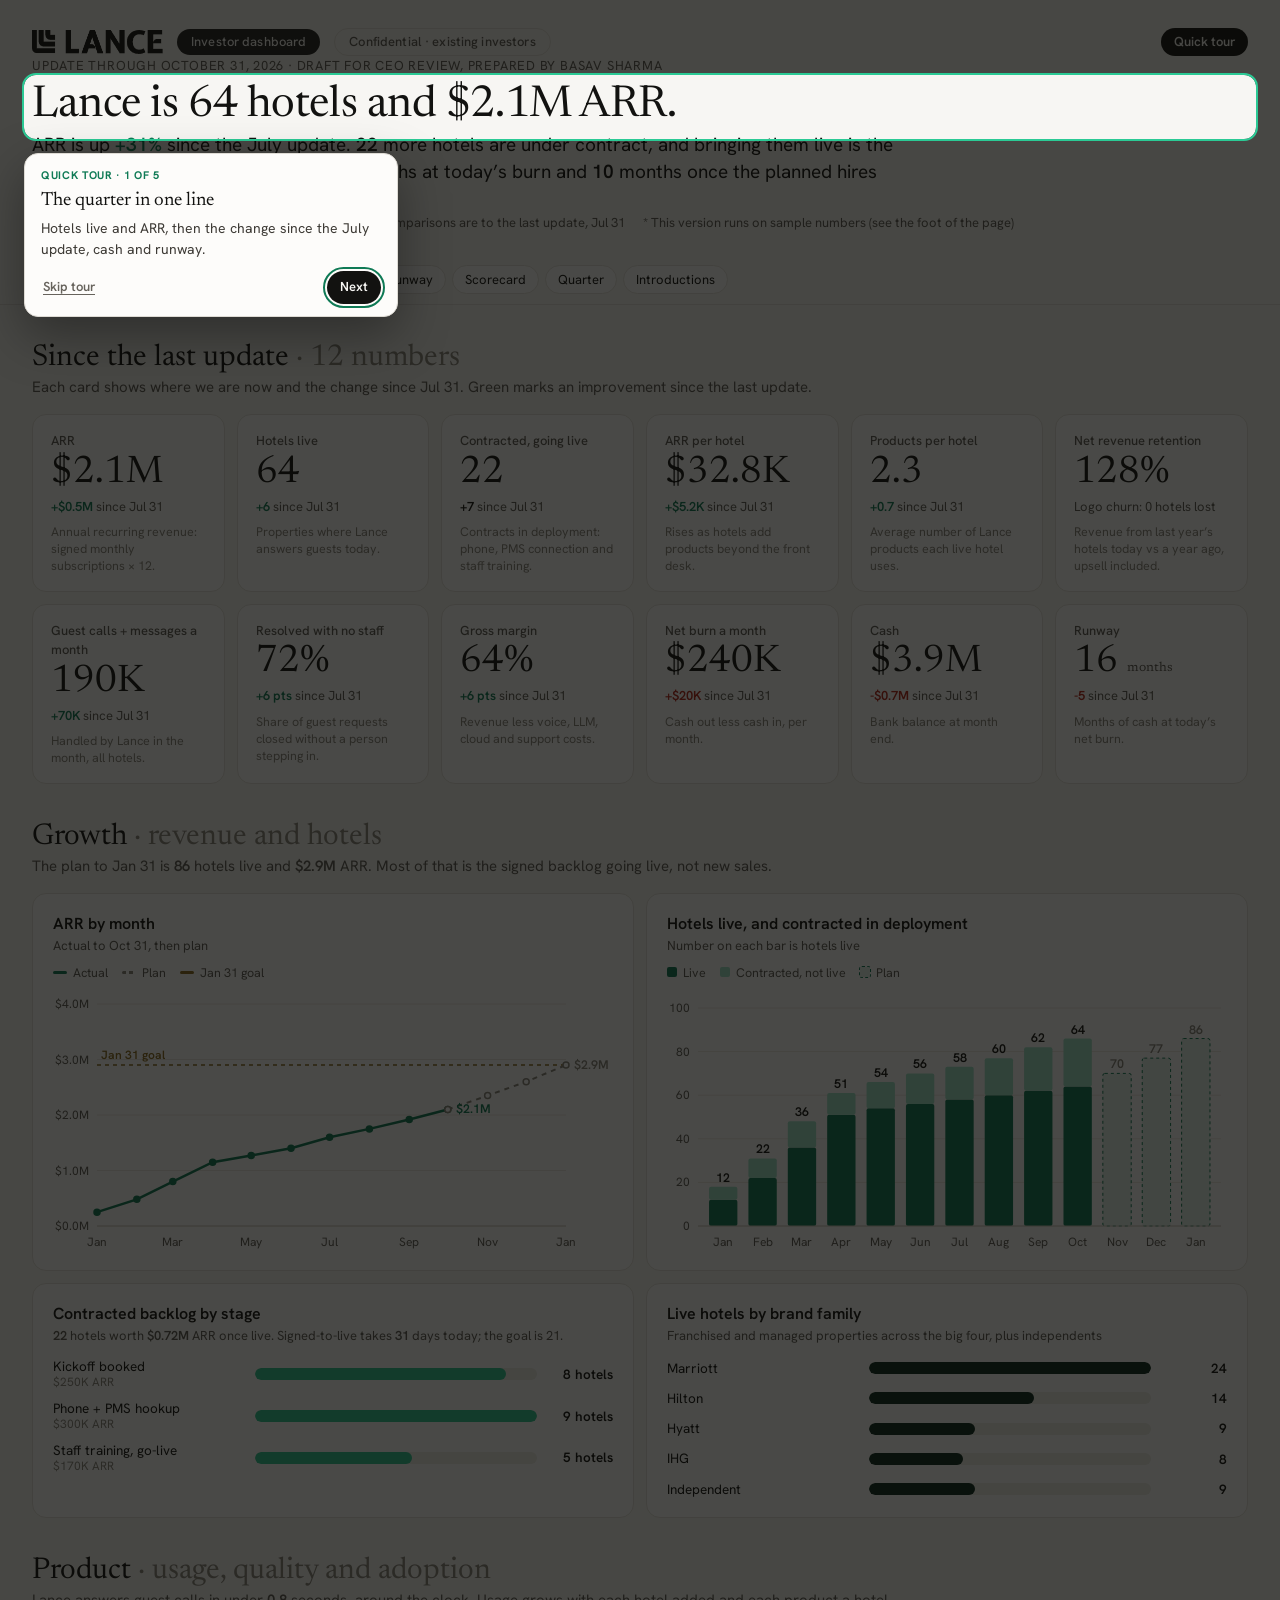
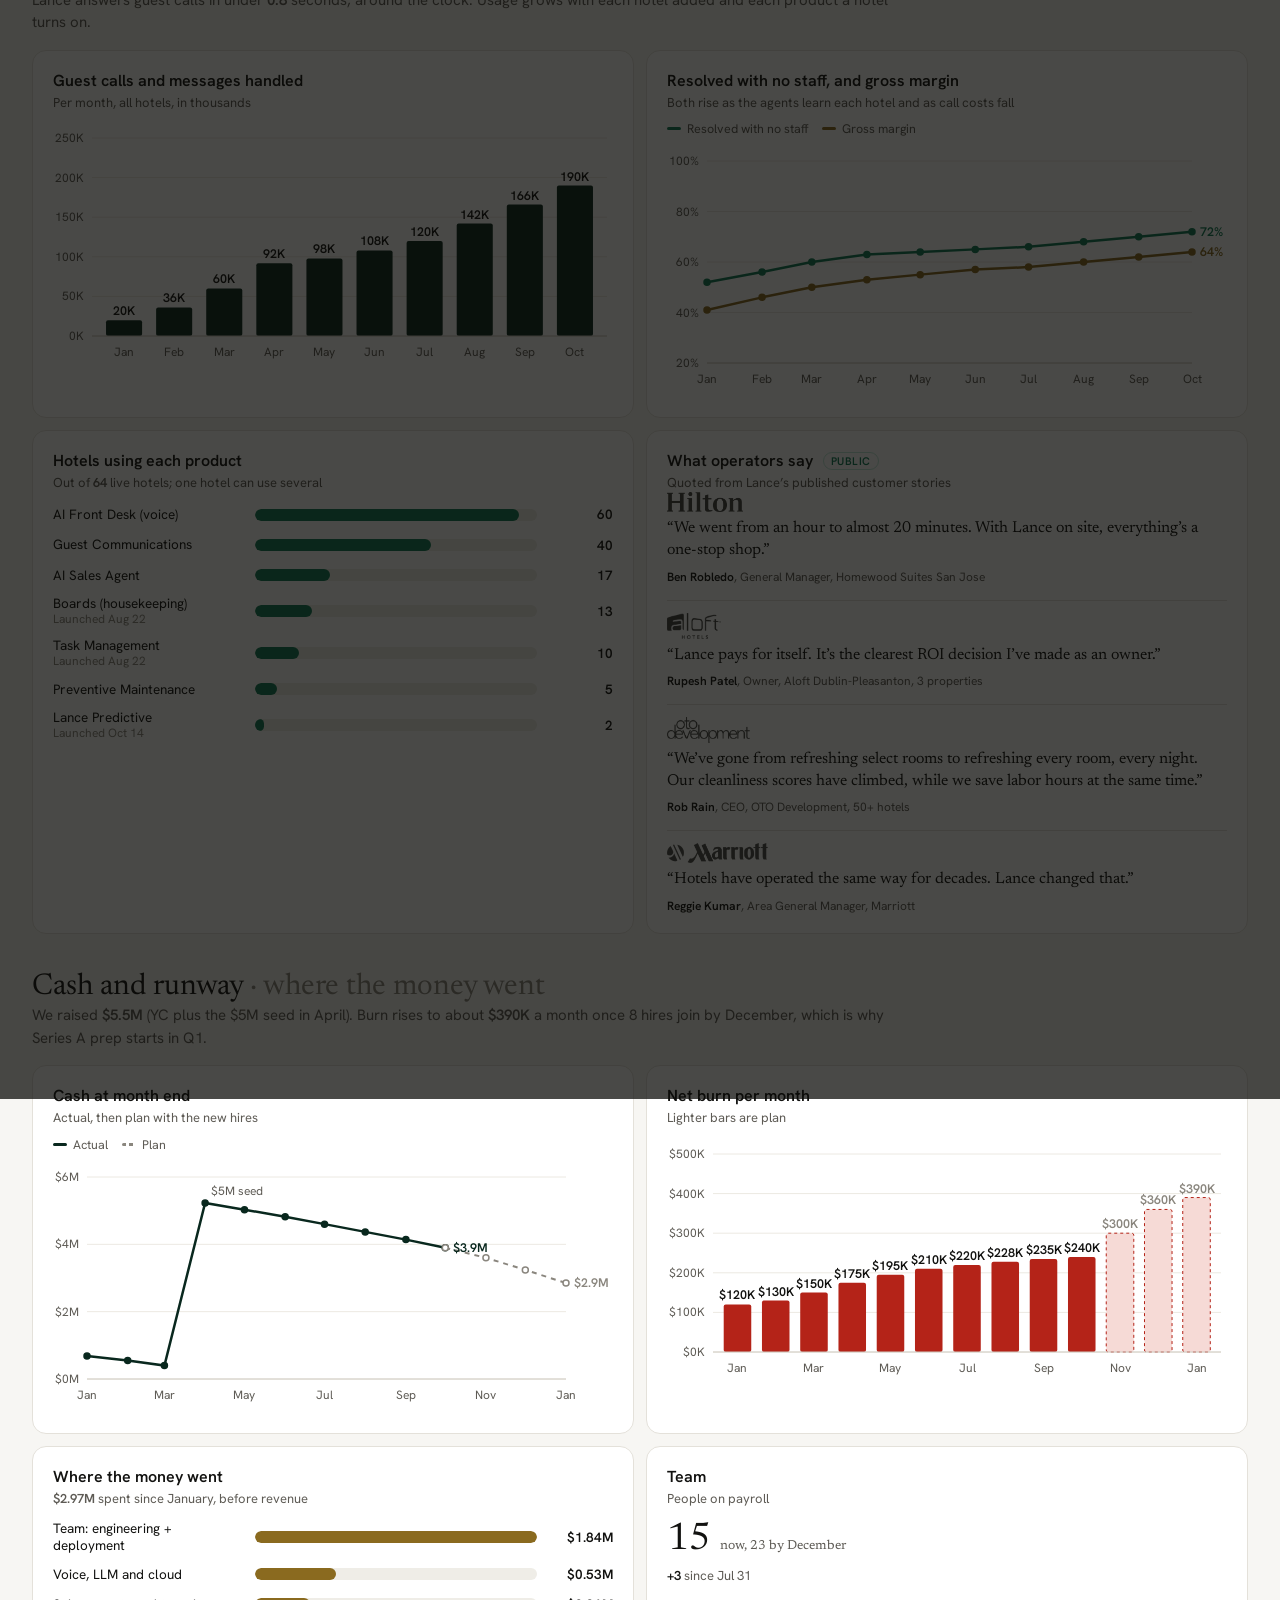
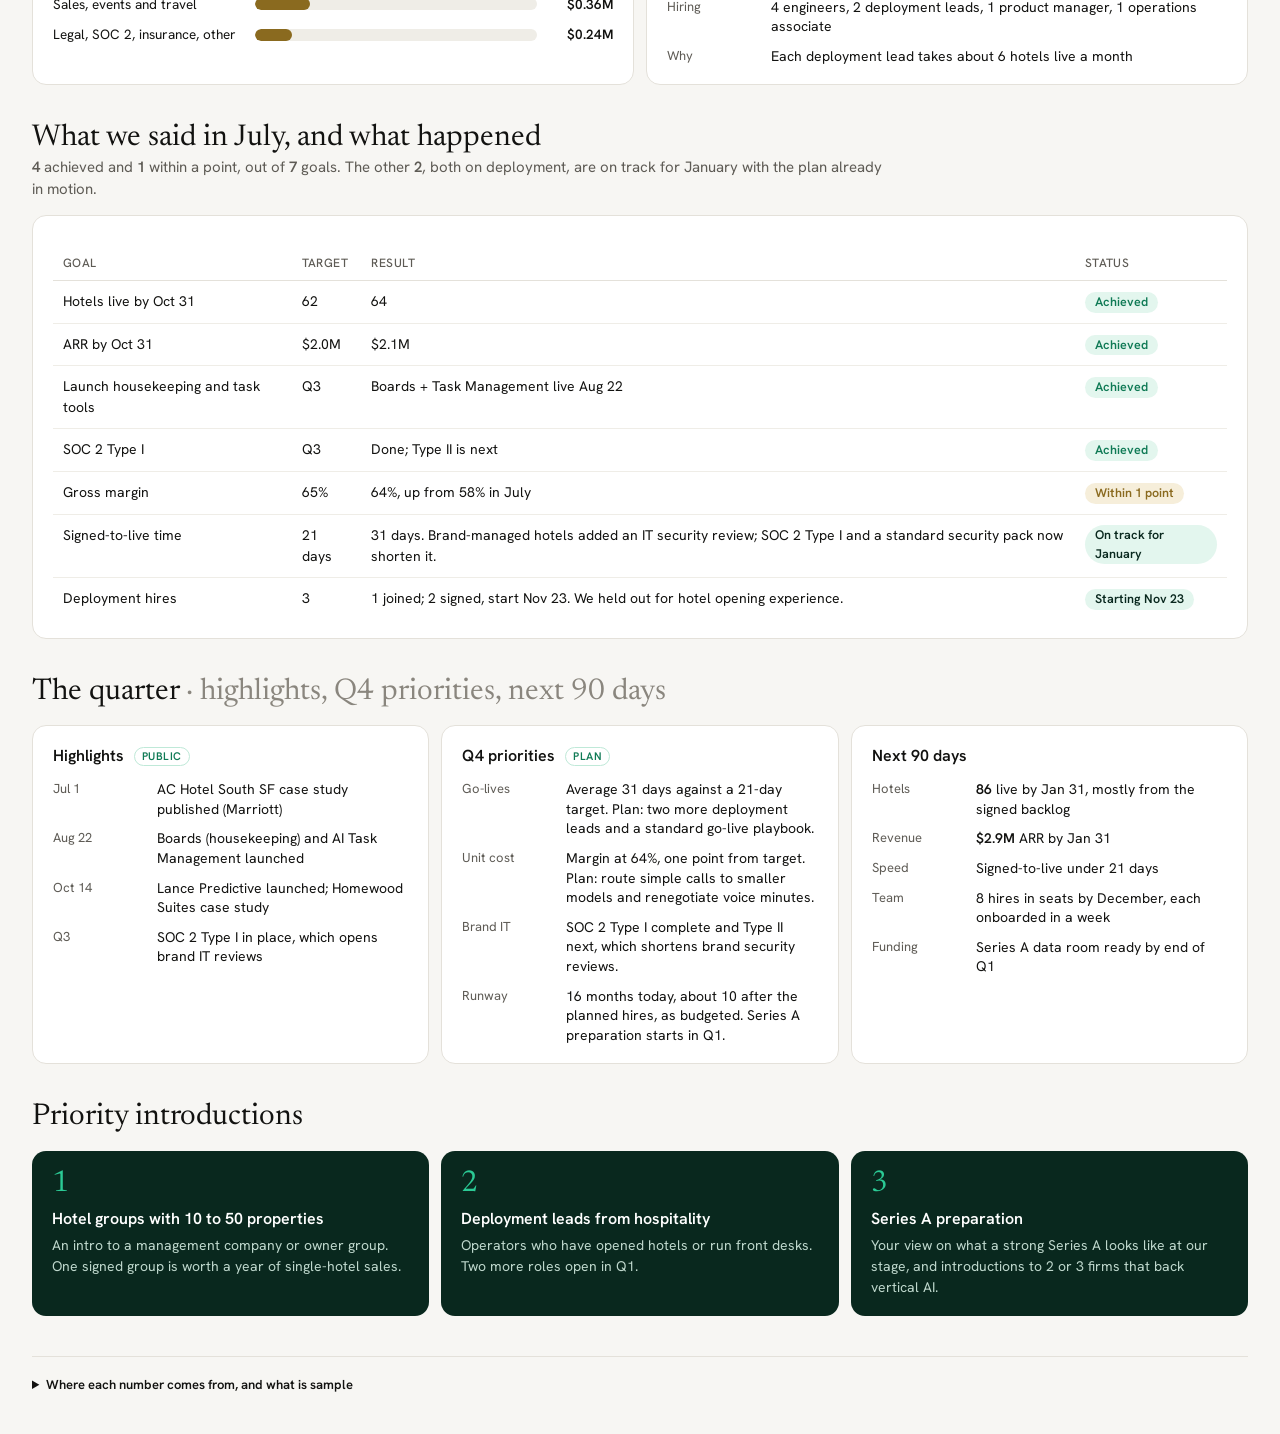
==== commit 8a6a92c7: "Final consistency pass across decks, apps and dashboard Deployment hires now match the Onboarding Hu" ====
--- a/investor-dashboard/index.html
+++ b/investor-dashboard/index.html
@@ -104,7 +104,7 @@
     <div class="ld-card" id="team-card"><h3 class="ld-h3">Team</h3><p class="ld-cap">People on payroll</p>
       <p class="ld-tv" style="margin-top:12px"><span data-draw="kv" data-k="headcount" data-source="kpi" data-field="now" data-where="id=headcount">—</span> <span class="ld-tl">now, 23 by December</span></p>
       <p class="ld-td" style="margin-top:4px"><span class="chg" data-draw="kv" data-k="headcount" data-source="kpi" data-field="change" data-where="id=headcount">—</span> since <span data-draw="lastupd" data-source="snapshot" data-field="last_update" data-row="0">—</span></p>
-      <ul class="ld-list"><li><span class="d">Hiring</span><span>3 deployment leads, 2 engineers, 1 account manager, 1 support lead, 1 recruiter</span></li><li><span class="d">Why</span><span>Each deployment lead takes about 6 hotels live a month</span></li></ul></div>
+      <ul class="ld-list"><li><span class="d">Hiring</span><span>4 engineers, 2 deployment leads, 1 product manager, 1 operations associate</span></li><li><span class="d">Why</span><span>Each deployment lead takes about 6 hotels live a month</span></li></ul></div>
   </div>
 </section>
 
@@ -148,7 +148,7 @@
   <h2 class="ld-h2">Priority introductions</h2>
   <div class="ld-asks">
     <div class="ld-ask"><p class="no">1</p><h3>Hotel groups with 10 to 50 properties</h3><p>An intro to a management company or owner group. One signed group is worth a year of single-hotel sales.</p></div>
-    <div class="ld-ask"><p class="no">2</p><h3>Deployment leads from hospitality</h3><p>Operators who have opened hotels or run front desks. Two roles to fill by December.</p></div>
+    <div class="ld-ask"><p class="no">2</p><h3>Deployment leads from hospitality</h3><p>Operators who have opened hotels or run front desks. Two more roles open in Q1.</p></div>
     <div class="ld-ask"><p class="no">3</p><h3>Series A preparation</h3><p>Your view on what a strong Series A looks like at our stage, and introductions to 2 or 3 firms that back vertical AI.</p></div>
   </div>
 </section>
@@ -178,7 +178,7 @@
 </div>
 </div>
 <script src="d3.min.js"></script>
-<script>window.__DATA={"backlog":[{"stage":"Kickoff booked","hotels":8,"arr_k":250},{"stage":"Phone + PMS hookup","hotels":9,"arr_k":300},{"stage":"Staff training, go-live","hotels":5,"arr_k":170}],"brands":[{"brand":"Marriott","hotels":24},{"brand":"Hilton","hotels":14},{"brand":"Hyatt","hotels":9},{"brand":"IHG","hotels":8},{"brand":"Independent","hotels":9}],"funds":[{"use":"Team: engineering + deployment","spent_k":1840},{"use":"Voice, LLM and cloud","spent_k":530},{"use":"Sales, events and travel","spent_k":360},{"use":"Legal, SOC 2, insurance, other","spent_k":240}],"monthly":[{"month":"2026-01","arr_m":0.25,"hotels_live":12,"signed_not_live":6,"interactions_k":20,"resolved_pct":52,"gross_margin_pct":41,"net_burn_k":120,"cash_m":0.68,"headcount":4,"products_per_hotel":1.2},{"month":"2026-02","arr_m":0.48,"hotels_live":22,"signed_not_live":9,"interactions_k":36,"resolved_pct":56,"gross_margin_pct":46,"net_burn_k":130,"cash_m":0.55,"headcount":5,"products_per_hotel":1.3},{"month":"2026-03","arr_m":0.8,"hotels_live":36,"signed_not_live":12,"interactions_k":60,"resolved_pct":60,"gross_margin_pct":50,"net_burn_k":150,"cash_m":0.4,"headcount":7,"products_per_hotel":1.4},{"month":"2026-04","arr_m":1.15,"hotels_live":51,"signed_not_live":10,"interactions_k":92,"resolved_pct":63,"gross_margin_pct":53,"net_burn_k":175,"cash_m":5.23,"headcount":9,"products_per_hotel":1.5},{"month":"2026-05","arr_m":1.27,"hotels_live":54,"signed_not_live":12,"interactions_k":98,"resolved_pct":64,"gross_margin_pct":55,"net_burn_k":195,"cash_m":5.03,"headcount":10,"products_per_hotel":1.5},{"month":"2026-06","arr_m":1.4,"hotels_live":56,"signed_not_live":14,"interactions_k":108,"resolved_pct":65,"gross_margin_pct":57,"net_burn_k":210,"cash_m":4.82,"headcount":11,"products_per_hotel":1.6},{"month":"2026-07","arr_m":1.6,"hotels_live":58,"signed_not_live":15,"interactions_k":120,"resolved_pct":66,"gross_margin_pct":58,"net_burn_k":220,"cash_m":4.6,"headcount":12,"products_per_hotel":1.6},{"month":"2026-08","arr_m":1.75,"hotels_live":60,"signed_not_live":17,"interactions_k":142,"resolved_pct":68,"gross_margin_pct":60,"net_burn_k":228,"cash_m":4.37,"headcount":13,"products_per_hotel":1.8},{"month":"2026-09","arr_m":1.92,"hotels_live":62,"signed_not_live":20,"interactions_k":166,"resolved_pct":70,"gross_margin_pct":62,"net_burn_k":235,"cash_m":4.14,"headcount":14,"products_per_hotel":2.1},{"month":"2026-10","arr_m":2.1,"hotels_live":64,"signed_not_live":22,"interactions_k":190,"resolved_pct":72,"gross_margin_pct":64,"net_burn_k":240,"cash_m":3.9,"headcount":15,"products_per_hotel":2.3}],"plan":[{"month":"2026-11","arr_m":2.35,"hotels_live":70,"net_burn_k":300,"cash_m":3.6,"headcount":18},{"month":"2026-12","arr_m":2.6,"hotels_live":77,"net_burn_k":360,"cash_m":3.24,"headcount":23},{"month":"2027-01","arr_m":2.9,"hotels_live":86,"net_burn_k":390,"cash_m":2.85,"headcount":23}],"products":[{"product":"AI Front Desk (voice)","hotels":60,"launched":"Live"},{"product":"Guest Communications","hotels":40,"launched":"Live"},{"product":"AI Sales Agent","hotels":17,"launched":"Live"},{"product":"Boards (housekeeping)","hotels":13,"launched":"Aug 22"},{"product":"Task Management","hotels":10,"launched":"Aug 22"},{"product":"Preventive Maintenance","hotels":5,"launched":"Live"},{"product":"Lance Predictive","hotels":2,"launched":"Oct 14"}],"scorecard":[{"goal":"Hotels live by Oct 31","target":"62","result":"64","status":"Achieved"},{"goal":"ARR by Oct 31","target":"$2.0M","result":"$2.1M","status":"Achieved"},{"goal":"Launch housekeeping and task tools","target":"Q3","result":"Boards + Task Management live Aug 22","status":"Achieved"},{"goal":"SOC 2 Type I","target":"Q3","result":"Done; Type II is next","status":"Achieved"},{"goal":"Gross margin","target":"65%","result":"64%, up from 58% in July","status":"Within 1 point"},{"goal":"Signed-to-live time","target":"21 days","result":"31 days. Brand-managed hotels added an IT security review; SOC 2 Type I and a standard security pack now shorten it.","status":"On track for January"},{"goal":"Deployment hires","target":"3","result":"1 joined, 2 in final rounds. We held out for hotel opening experience.","status":"Closing in December"}],"snapshot":[{"as_of":"2026-10-31","last_update":"2026-07-31","nrr_pct":128,"logo_churn":0,"days_to_live":31,"answer_sec":0.8,"raised_m":5.5,"next_goal_hotels":86,"next_goal_arr_m":2.9,"burn_after_hires_k":390}]};</script>
+<script>window.__DATA={"backlog":[{"stage":"Kickoff booked","hotels":8,"arr_k":250},{"stage":"Phone + PMS hookup","hotels":9,"arr_k":300},{"stage":"Staff training, go-live","hotels":5,"arr_k":170}],"brands":[{"brand":"Marriott","hotels":24},{"brand":"Hilton","hotels":14},{"brand":"Hyatt","hotels":9},{"brand":"IHG","hotels":8},{"brand":"Independent","hotels":9}],"funds":[{"use":"Team: engineering + deployment","spent_k":1840},{"use":"Voice, LLM and cloud","spent_k":530},{"use":"Sales, events and travel","spent_k":360},{"use":"Legal, SOC 2, insurance, other","spent_k":240}],"monthly":[{"month":"2026-01","arr_m":0.25,"hotels_live":12,"signed_not_live":6,"interactions_k":20,"resolved_pct":52,"gross_margin_pct":41,"net_burn_k":120,"cash_m":0.68,"headcount":4,"products_per_hotel":1.2},{"month":"2026-02","arr_m":0.48,"hotels_live":22,"signed_not_live":9,"interactions_k":36,"resolved_pct":56,"gross_margin_pct":46,"net_burn_k":130,"cash_m":0.55,"headcount":5,"products_per_hotel":1.3},{"month":"2026-03","arr_m":0.8,"hotels_live":36,"signed_not_live":12,"interactions_k":60,"resolved_pct":60,"gross_margin_pct":50,"net_burn_k":150,"cash_m":0.4,"headcount":7,"products_per_hotel":1.4},{"month":"2026-04","arr_m":1.15,"hotels_live":51,"signed_not_live":10,"interactions_k":92,"resolved_pct":63,"gross_margin_pct":53,"net_burn_k":175,"cash_m":5.23,"headcount":9,"products_per_hotel":1.5},{"month":"2026-05","arr_m":1.27,"hotels_live":54,"signed_not_live":12,"interactions_k":98,"resolved_pct":64,"gross_margin_pct":55,"net_burn_k":195,"cash_m":5.03,"headcount":10,"products_per_hotel":1.5},{"month":"2026-06","arr_m":1.4,"hotels_live":56,"signed_not_live":14,"interactions_k":108,"resolved_pct":65,"gross_margin_pct":57,"net_burn_k":210,"cash_m":4.82,"headcount":11,"products_per_hotel":1.6},{"month":"2026-07","arr_m":1.6,"hotels_live":58,"signed_not_live":15,"interactions_k":120,"resolved_pct":66,"gross_margin_pct":58,"net_burn_k":220,"cash_m":4.6,"headcount":12,"products_per_hotel":1.6},{"month":"2026-08","arr_m":1.75,"hotels_live":60,"signed_not_live":17,"interactions_k":142,"resolved_pct":68,"gross_margin_pct":60,"net_burn_k":228,"cash_m":4.37,"headcount":13,"products_per_hotel":1.8},{"month":"2026-09","arr_m":1.92,"hotels_live":62,"signed_not_live":20,"interactions_k":166,"resolved_pct":70,"gross_margin_pct":62,"net_burn_k":235,"cash_m":4.14,"headcount":14,"products_per_hotel":2.1},{"month":"2026-10","arr_m":2.1,"hotels_live":64,"signed_not_live":22,"interactions_k":190,"resolved_pct":72,"gross_margin_pct":64,"net_burn_k":240,"cash_m":3.9,"headcount":15,"products_per_hotel":2.3}],"plan":[{"month":"2026-11","arr_m":2.35,"hotels_live":70,"net_burn_k":300,"cash_m":3.6,"headcount":18},{"month":"2026-12","arr_m":2.6,"hotels_live":77,"net_burn_k":360,"cash_m":3.24,"headcount":23},{"month":"2027-01","arr_m":2.9,"hotels_live":86,"net_burn_k":390,"cash_m":2.85,"headcount":23}],"products":[{"product":"AI Front Desk (voice)","hotels":60,"launched":"Live"},{"product":"Guest Communications","hotels":40,"launched":"Live"},{"product":"AI Sales Agent","hotels":17,"launched":"Live"},{"product":"Boards (housekeeping)","hotels":13,"launched":"Aug 22"},{"product":"Task Management","hotels":10,"launched":"Aug 22"},{"product":"Preventive Maintenance","hotels":5,"launched":"Live"},{"product":"Lance Predictive","hotels":2,"launched":"Oct 14"}],"scorecard":[{"goal":"Hotels live by Oct 31","target":"62","result":"64","status":"Achieved"},{"goal":"ARR by Oct 31","target":"$2.0M","result":"$2.1M","status":"Achieved"},{"goal":"Launch housekeeping and task tools","target":"Q3","result":"Boards + Task Management live Aug 22","status":"Achieved"},{"goal":"SOC 2 Type I","target":"Q3","result":"Done; Type II is next","status":"Achieved"},{"goal":"Gross margin","target":"65%","result":"64%, up from 58% in July","status":"Within 1 point"},{"goal":"Signed-to-live time","target":"21 days","result":"31 days. Brand-managed hotels added an IT security review; SOC 2 Type I and a standard security pack now shorten it.","status":"On track for January"},{"goal":"Deployment hires","target":"3","result":"1 joined; 2 signed, start Nov 23. We held out for hotel opening experience.","status":"Starting Nov 23"}],"snapshot":[{"as_of":"2026-10-31","last_update":"2026-07-31","nrr_pct":128,"logo_churn":0,"days_to_live":31,"answer_sec":0.8,"raised_m":5.5,"next_goal_hotels":86,"next_goal_arr_m":2.9,"burn_after_hires_k":390}]};</script>
 <script>
 window.__DATA = window.__DATA || {};
 window.dash = (function(){
